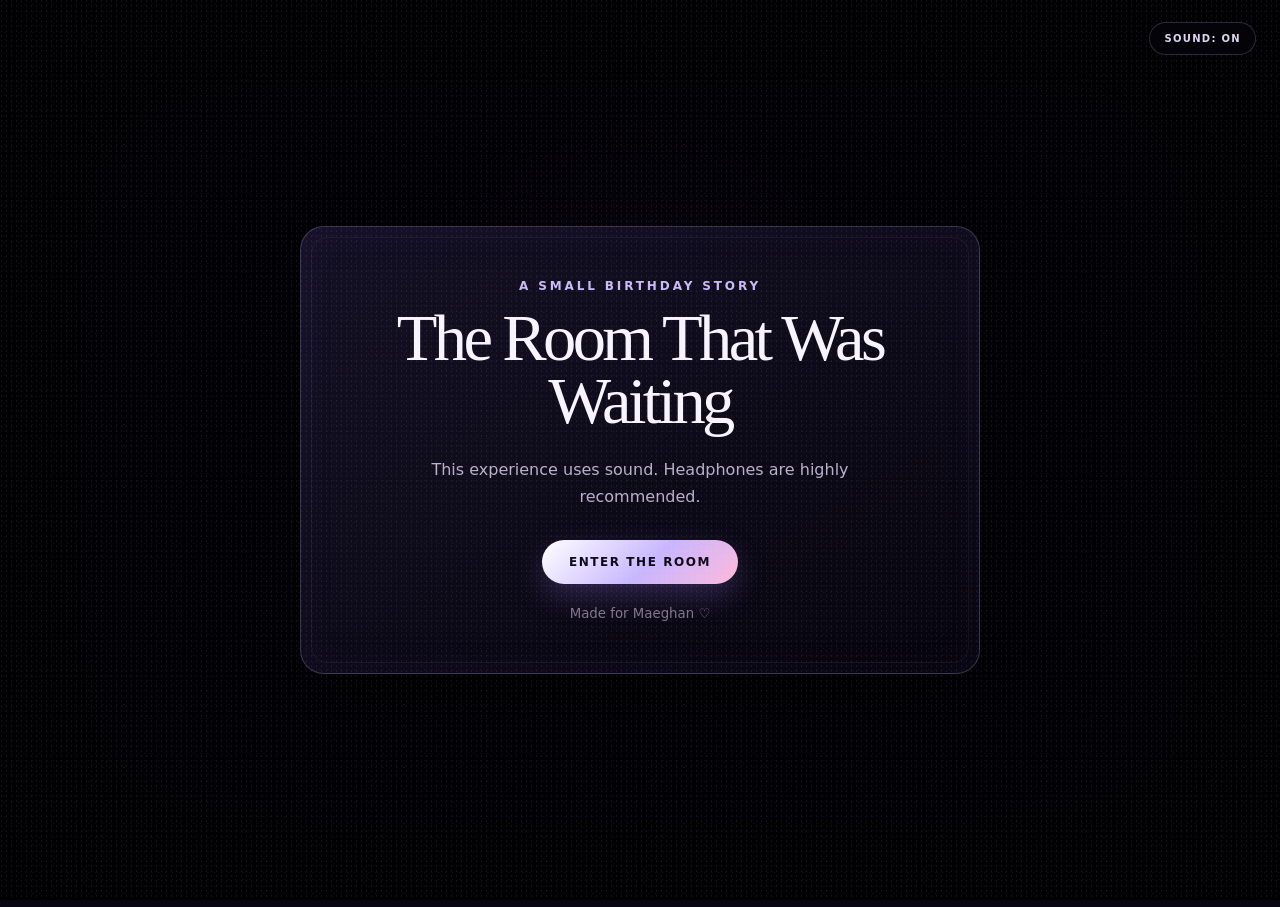
==== index.html @ bb1fd246 "first commit" ====
<!DOCTYPE html>
<html lang="en">
<head>
  <meta charset="UTF-8" />
  <meta name="viewport" content="width=device-width, initial-scale=1.0" />
  <meta name="theme-color" content="#090713" />
  <link rel="icon" type="image/svg+xml" href="assets/images/cake.svg" />
  <title>The Room That Was Waiting for Maeghan</title>
  <link rel="stylesheet" href="style/main.css?v=credits-2" />
</head>
<body>
  <noscript>This birthday game needs JavaScript enabled.</noscript>

  <div id="game" class="game-shell" aria-live="polite">
    <div class="grain" aria-hidden="true"></div>
    <div class="vignette" aria-hidden="true"></div>

    <button id="soundToggle" class="sound-toggle" type="button" aria-label="Toggle sound">SOUND: ON</button>

    <div id="inventory" class="inventory" hidden>
      <span class="inventory-label">INVENTORY</span>
      <div id="keySlot" class="inventory-slot" title="Old key">
        <img src="assets/images/key.svg" alt="Old key" />
      </div>
    </div>

    <main class="scene-stage">
      <section id="sceneStart" class="scene scene-start is-active">
        <div class="start-card">
          <p class="eyebrow">A small birthday story</p>
          <h1>The Room That Was Waiting</h1>
          <p>This experience uses sound. Headphones are highly recommended.</p>
          <button id="startGame" class="primary-button" type="button">ENTER THE ROOM</button>
          <small>Made for Maeghan ♡</small>
        </div>
      </section>

      <section id="sceneDark" class="scene scene-dark">
        <div class="dark-pulse" aria-hidden="true"></div>
        <button id="lightSwitchDark" class="light-switch hotspot hidden" type="button" aria-label="Turn on the light">
          <span class="bulb">💡</span>
          <span>TURN ON THE LIGHT</span>
        </button>
      </section>

      <section id="sceneBedroom" class="scene scene-bedroom">
        <div class="room-light"></div>
        <button id="bedroomDoor" class="door-hotspot hotspot hidden" type="button" aria-label="Open the bedroom door">
          <img src="assets/images/door.svg" alt="" />
          <span>OPEN DOOR</span>
        </button>
      </section>

      <section id="sceneHaunted" class="scene scene-haunted">
        <div class="haunted-flicker" aria-hidden="true"></div>
        <button id="returnRoom" class="primary-button scene-button hidden" type="button">GO BACK. NOW.</button>
      </section>

      <section id="sceneGiftRoom" class="scene scene-gift-room">
        <div class="room-light warm"></div>

        <!-- Radio rusak: klik untuk ambience -->
        <button
          id="radioItem"
          class="room-item radio-item"
          type="button"
          aria-label="Turn on the broken radio"
          aria-pressed="false"
        >
          <span class="item-glow"></span>

          <img
            src="assets/images/radio-broken.svg"
            alt="Broken radio"
          />

          <span class="item-label">RADIO</span>
        </button>

        <!-- Hotspot boneka di rak paling atas -->
        <a
          class="room-item doll-item"
          href="boneka.html"
          aria-label="Open doll surprise"
          target="_blank"
          rel="opener"
        >
          <span class="item-glow"></span>

          <!-- Disembunyikan lewat CSS karena sudah ada di bedroom2.png -->
          <img
            src="assets/images/doll.svg"
            alt="Doll"
          />

          <span class="item-label">DOLL</span>
        </a>

        <!-- Hotspot amplop di rak ketiga -->
        <a
          class="room-item envelope-item"
          href="envelope.html"
          aria-label="Open birthday letter"
          target="_blank"
          rel="opener"
        >
          <span class="item-glow"></span>

          <!-- Disembunyikan lewat CSS karena sudah ada di bedroom2.png -->
          <img
            src="assets/images/envelope.svg"
            alt="Envelope"
          />

          <span class="item-label">LETTER</span>
        </a>

        <!-- Hotspot kue di rak kedua -->
        <a
          class="room-item cake-item"
          href="cake.html"
          aria-label="Open cake surprise"
          target="_blank"
          rel="opener"
        >
          <span class="item-glow"></span>

          <!-- Disembunyikan lewat CSS karena sudah ada di bedroom2.png -->
          <img
            src="assets/images/cake.svg"
            alt="Birthday cake"
          />

          <span class="item-label">CAKE</span>
        </a>

        <!-- Kunci tetap memakai SVG karena bisa diambil -->
        <button
          id="keyItem"
          class="room-item key-item"
          type="button"
          aria-label="Pick up the old key"
        >
          <span class="item-glow"></span>

          <img
            src="assets/images/key.svg"
            alt="Old key"
          />

          <span class="item-label">OLD KEY</span>
        </button>

        <!-- Tombol menuju hallway -->
        <button
          id="giftDoor"
          class="door-hotspot hotspot gift-door"
          type="button"
          aria-label="Go to the hallway"
        >
          <img
            src="assets/images/door.svg"
            alt=""
          />

          <span>HALLWAY</span>
        </button>
      </section>

      <section id="sceneChase" class="scene scene-chase">
        <div id="chaseTimer" class="chase-timer hidden" aria-live="polite">
          <span>TIME LEFT</span>
          <strong id="chaseTimerValue">00:15</strong>
        </div>

        <div id="ghostReveal" class="ghost-reveal" aria-hidden="true">
          <img id="ghostImage" src="assets/images/ghost-woman.png" alt="A ghost woman behind you" />
        </div>

        <button id="lookBackButton" class="danger-button look-back hidden" type="button">LOOK BACK</button>

        <div id="unlockPanel" class="unlock-panel hidden">
          <p id="unlockInstruction" class="unlock-instruction">Quick! Hold the door!</p>
          <button id="holdDoor" class="hold-button" type="button" aria-keyshortcuts="Space">
            <span class="hold-ring" aria-hidden="true"></span>
            <span class="hold-content">
              <img src="assets/images/key.svg" alt="" />
              <strong>HOLD TO UNLOCK</strong>
              <small>Hold mouse or SPACE for 4 seconds</small>
            </span>
          </button>
          <div class="progress-track" aria-hidden="true">
            <div id="unlockProgress" class="progress-fill"></div>
          </div>
          <span id="progressNumber" class="progress-number">0%</span>
        </div>
      </section>

      <section id="sceneSafe" class="scene scene-safe">
        <div class="safe-door-shadow"></div>
        <button id="finalLight" class="light-switch hotspot hidden" type="button" aria-label="Turn on the final room light">
          <span class="bulb">💡</span>
          <span>TURN ON THE LIGHT</span>
        </button>
      </section>

      <section id="sceneFinal" class="scene scene-final">
        <img class="flag flag-left" src="assets/images/balloon-left.png" alt="" />
        <img class="flag flag-right" src="assets/images/balloon-right.png" alt="" />
        <div id="confettiLayer" class="confetti-layer" aria-hidden="true"></div>
        <div class="celebration-light" aria-hidden="true"></div>

        <div id="finalCard" class="final-card">
          <p class="eyebrow">THE FINAL ROOM</p>
          <h2>SURPRISE, MAEGHAN!</h2>
          <p class="roast">You really thought another ghost was waiting here, didn't you?</p>
          <p class="wish-copy">
            Happy Birthday. Thank you for being exactly who you are. I hope this year gives you
            more reasons to smile, more moments worth remembering, and people who always make you feel at home.
          </p>
          <p class="signature">This entire room was waiting for you. ♡</p>
          <div class="final-actions">
            <button id="continueFinal" class="secondary-button" type="button">CONTINUE</button>
          </div>
        </div>

        <div class="final-bed-gifts" role="img" aria-label="A doll, birthday cake, and letter resting on the bed">
          <img class="final-bed-gift final-bed-doll" src="assets/images/doll.svg" alt="" />
          <img class="final-bed-gift final-bed-cake" src="assets/images/cake.svg" alt="" />
          <img class="final-bed-gift final-bed-envelope" src="assets/images/envelope.svg" alt="" />
        </div>

        <div id="finalEnding" class="final-ending" aria-hidden="true">
          <h2>THE END</h2>

          <div class="final-credits">
            <p class="final-credit-line final-credit-author" style="--credit-delay: 1s;">
              Created by someone that you know hehe
            </p>
            <p class="final-credit-line final-credit-love" style="--credit-delay: 1.55s;">
              Created with love 💖.
            </p>
            <p class="final-credit-line" style="--credit-delay: 2.2s;">
              I hope you enjoy the story game haha.
            </p>
            <p class="final-credit-line final-credit-birthday" style="--credit-delay: 2.85s;">
              Happy sweet seventeen Maeghan!!!
            </p>
            <p class="final-credit-line" style="--credit-delay: 3.55s;">
              Enjoy your special day 😜.
            </p>
            <p class="final-credit-line final-credit-divider" style="--credit-delay: 4.2s;" aria-hidden="true">
              Cheer up and Have fun!!
            </p>
          </div>

          <button id="restartGame" class="secondary-button final-restart" type="button">PLAY AGAIN</button>
        </div>
      </section>
    </main>

    <div id="dialogueBox" class="dialogue-box hidden">
      <span id="speaker" class="speaker">ME</span>
      <p id="dialogueText" class="dialogue-text"></p>
      <span class="continue-hint">click to continue</span>
    </div>

    <div id="toast" class="toast" role="status"></div>

    <div id="gameOverModal" class="game-over-modal" hidden>
      <div class="game-over-card" role="alertdialog" aria-modal="true" aria-labelledby="gameOverTitle">
        <p class="eyebrow">SHE CAUGHT YOU</p>
        <h2 id="gameOverTitle">GAME OVER</h2>
        <p>You ran out of time. Do not let her get that close again.</p>
        <button id="gameOverRestart" class="danger-button" type="button">RESTART FROM THE BEGINNING</button>
      </div>
    </div>

    <div id="watchOverlay" class="watch-overlay" hidden>
      <button id="closeWatch" class="close-watch" type="button" aria-label="Close the final surprise">×</button>
      <iframe id="watchFrame" title="Birthday memory reel" loading="lazy"></iframe>
    </div>
  </div>

  <audio id="switchAudio" preload="auto" src="assets/audio/switch.mp3"></audio>
  <audio id="doorAudio" preload="auto" src="assets/audio/door.mp3"></audio>
  <audio id="hauntedAudio" preload="auto" loop src="assets/audio/haunted-bgm.mp3"></audio>
  <audio id="blastAudio" preload="auto" src="assets/audio/blast.mp3"></audio>
  <audio id="hummingAudio" preload="auto" loop src="assets/audio/humming.mp3"></audio>
  <audio id="footstepsAudio" preload="auto" loop src="assets/audio/footsteps.mp3"></audio>
  <audio id="aboutYouAudio" preload="auto" loop src="assets/audio/about-you.mp3"></audio>
  <audio id="radioAudio" preload="auto" loop src="assets/audio/broken-radio.mp3"></audio>
  <audio id="jumpscareAudio" preload="auto" src="assets/audio/jumpscare.mp3"></audio>

  <script src="script/game.js?v=final-ending-1"></script>
</body>
</html>
---- style/main.css ----
:root {
  --bg: #080611;
  --ink: #f8f4ff;
  --muted: #b9b0ca;
  --violet: #9275ff;
  --pink: #ff83bc;
  --danger: #d84a65;
  --panel: rgba(8, 7, 18, 0.84);
  --progress: 0deg;
}

* {
  box-sizing: border-box;
}

html,
body {
  width: 100%;
  min-width: 1024px;
  height: 100%;
  margin: 0;
  overflow: hidden;
  background: var(--bg);
  color: var(--ink);
  font-family: Inter, ui-sans-serif, system-ui, -apple-system, BlinkMacSystemFont, "Segoe UI", sans-serif;
}

button,
a {
  font: inherit;
}

button {
  color: inherit;
}

button:focus-visible,
a:focus-visible {
  outline: 3px solid #fff;
  outline-offset: 4px;
}

[hidden] {
  display: none !important;
}

.hidden {
  opacity: 0 !important;
  visibility: hidden !important;
  pointer-events: none !important;
}

.game-shell {
  position: relative;
  width: 100vw;
  height: 100vh;
  min-height: 620px;
  isolation: isolate;
  background: #07050e;
}

.grain,
.vignette {
  position: fixed;
  inset: 0;
  pointer-events: none;
  z-index: 90;
}

.grain {
  opacity: 0.08;
  mix-blend-mode: screen;
  background-image:
    radial-gradient(circle at 30% 20%, rgba(255,255,255,.85) 0 0.5px, transparent .8px),
    radial-gradient(circle at 70% 60%, rgba(255,255,255,.65) 0 0.5px, transparent .8px);
  background-size: 5px 5px, 7px 7px;
  animation: grainShift .22s steps(2) infinite;
}

.vignette {
  z-index: 80;
  box-shadow: inset 0 0 170px 65px rgba(0,0,0,.78);
}

@keyframes grainShift {
  0% { transform: translate(0,0); }
  25% { transform: translate(-1%,1%); }
  50% { transform: translate(1%,-1%); }
  75% { transform: translate(1%,1%); }
  100% { transform: translate(0,0); }
}

.scene-stage,
.scene {
  position: absolute;
  inset: 0;
}

.scene {
  opacity: 0;
  visibility: hidden;
  pointer-events: none;
  transform: scale(1.015);
  transition: opacity 1.15s ease, transform 1.35s ease, visibility 1.15s;
  overflow: hidden;
}

.scene.is-active {
  opacity: 1;
  visibility: visible;
  pointer-events: auto;
  transform: scale(1);
}

.scene-start,
.scene-dark,
.scene-safe {
  display: grid;
  place-items: center;
  background:
    radial-gradient(circle at 50% 38%, rgba(75, 55, 105, .13), transparent 28%),
    #030207;
}

.start-card {
  position: relative;
  z-index: 2;
  width: min(680px, 64vw);
  padding: 52px 58px;
  text-align: center;
  background: linear-gradient(150deg, rgba(22, 18, 40, .92), rgba(7, 5, 14, .95));
  border: 1px solid rgba(210, 197, 255, .24);
  box-shadow: 0 30px 100px rgba(0,0,0,.65), inset 0 0 40px rgba(153, 124, 255, .06);
  border-radius: 24px;
}

.start-card::before {
  content: "";
  position: absolute;
  inset: 10px;
  border: 1px solid rgba(255,255,255,.05);
  border-radius: 16px;
  pointer-events: none;
}

.eyebrow {
  margin: 0 0 14px;
  color: #c8bcf7;
  font-size: 12px;
  font-weight: 800;
  letter-spacing: .24em;
  text-transform: uppercase;
}

.start-card h1 {
  margin: 0;
  font-family: Georgia, "Times New Roman", serif;
  font-size: clamp(48px, 5.2vw, 84px);
  line-height: .94;
  font-weight: 500;
  letter-spacing: -.055em;
}

.start-card p:not(.eyebrow) {
  width: 76%;
  margin: 25px auto 30px;
  color: var(--muted);
  line-height: 1.65;
}

.start-card small {
  display: block;
  margin-top: 22px;
  color: #7f768e;
}

.primary-button,
.secondary-button,
.danger-button {
  border: 0;
  border-radius: 999px;
  padding: 15px 27px;
  cursor: pointer;
  font-size: 12px;
  font-weight: 900;
  letter-spacing: .13em;
  text-transform: uppercase;
  transition: transform .2s ease, filter .2s ease, box-shadow .2s ease;
}

.primary-button {
  color: #0d0a17;
  background: linear-gradient(135deg, #fff, #c7b6ff 55%, #ffb8da);
  box-shadow: 0 12px 30px rgba(159, 126, 255, .24);
}

.secondary-button {
  color: #f7f1ff;
  background: rgba(255,255,255,.08);
  border: 1px solid rgba(255,255,255,.16);
}

.danger-button {
  color: #fff;
  background: rgba(104, 15, 35, .82);
  border: 1px solid rgba(255, 120, 145, .62);
  box-shadow: 0 0 30px rgba(210, 50, 80, .28);
}

.primary-button:hover,
.secondary-button:hover,
.danger-button:hover {
  transform: translateY(-2px) scale(1.02);
  filter: brightness(1.08);
}

.primary-button:active,
.secondary-button:active,
.danger-button:active {
  transform: translateY(1px) scale(.98);
}

.sound-toggle {
  position: fixed;
  top: 22px;
  right: 24px;
  z-index: 120;
  padding: 10px 14px;
  color: #ddd6ee;
  background: rgba(6,5,13,.72);
  border: 1px solid rgba(255,255,255,.16);
  border-radius: 999px;
  font-size: 10px;
  font-weight: 900;
  letter-spacing: .13em;
  cursor: pointer;
  backdrop-filter: blur(10px);
}

.inventory {
  position: fixed;
  top: 20px;
  left: 24px;
  z-index: 120;
  display: flex;
  align-items: center;
  gap: 10px;
  padding: 8px 10px 8px 13px;
  background: rgba(7,6,15,.78);
  border: 1px solid rgba(255,255,255,.15);
  border-radius: 14px;
  backdrop-filter: blur(12px);
}

.inventory-label {
  color: #a79db7;
  font-size: 9px;
  font-weight: 900;
  letter-spacing: .15em;
}

.inventory-slot {
  display: grid;
  place-items: center;
  width: 48px;
  height: 38px;
  border-radius: 9px;
  background: rgba(255,255,255,.06);
  border: 1px solid rgba(255,255,255,.08);
}

.inventory-slot img {
  width: 41px;
  filter: drop-shadow(0 0 8px rgba(255, 215, 112, .45));
}

.dark-pulse {
  width: 60vw;
  height: 60vw;
  border-radius: 50%;
  background: radial-gradient(circle, rgba(111, 81, 151, .08), transparent 62%);
  animation: darkPulse 4s ease-in-out infinite;
}

@keyframes darkPulse {
  50% { transform: scale(1.08); opacity: .55; }
}

.hotspot {
  position: absolute;
  z-index: 15;
  cursor: pointer;
  border: 0;
  transition: opacity .6s ease, transform .25s ease, filter .25s ease;
}

.light-switch {
  left: 50%;
  bottom: 15%;
  transform: translateX(-50%);
  display: flex;
  align-items: center;
  gap: 12px;
  padding: 13px 22px;
  color: #f4eaff;
  background: rgba(17, 13, 28, .82);
  border: 1px solid rgba(255,255,255,.16);
  border-radius: 999px;
  box-shadow: 0 0 45px rgba(179, 147, 255, .12);
  font-size: 11px;
  font-weight: 900;
  letter-spacing: .11em;
}

.light-switch:hover {
  transform: translateX(-50%) scale(1.04);
}

.bulb {
  font-size: 26px;
  filter: drop-shadow(0 0 13px #ffe78a);
  animation: bulbPulse 1.7s ease-in-out infinite;
}

@keyframes bulbPulse {
  50% { transform: scale(1.12); filter: drop-shadow(0 0 24px #fff2a6); }
}

/* =========================================================
   BEDROOM BACKGROUNDS
   ========================================================= */

/* Kamar pertama: rak masih kosong */
.scene-bedroom {
  background:
    #17113c
    url("../assets/images/bedroom1.png")
    center center / cover no-repeat;
}

/* Kamar kedua: boneka, amplop, dan kue sudah muncul */
.scene-gift-room {
  background:
    #17113c
    url("../assets/images/bedroom2.png")
    center center / cover no-repeat;
}

/* Lapisan gelap tipis agar dialog dan hotspot lebih terlihat */
.scene-bedroom::after,
.scene-gift-room::after {
  content: "";
  position: absolute;
  inset: 0;
  z-index: 1;
  pointer-events: none;
  background:
    linear-gradient(
      to top,
      rgba(4, 3, 10, 0.28),
      transparent 45%
    );
}

/* Cahaya kamar */
.room-light {
  position: absolute;
  inset: 0;
  z-index: 2;
  pointer-events: none;
  background:
    radial-gradient(
      circle at 74% 53%,
      rgba(255, 190, 122, 0.18),
      transparent 24%
    );
}

/* Cahaya sedikit lebih hangat setelah barang muncul */
.room-light.warm {
  background:
    radial-gradient(
      circle at 74% 51%,
      rgba(255, 164, 120, 0.22),
      transparent 26%
    ),
    radial-gradient(
      circle at 61% 39%,
      rgba(172, 135, 255, 0.12),
      transparent 23%
    );
}

.scene-bedroom::after,
.scene-gift-room::after {
  content: "";
  position: absolute;
  inset: 0;
  background: linear-gradient(to top, rgba(4,3,10,.28), transparent 45%);
  pointer-events: none;
}

.room-light {
  position: absolute;
  inset: 0;
  background: radial-gradient(circle at 74% 53%, rgba(255, 190, 122, .18), transparent 24%);
  pointer-events: none;
}

.room-light.warm {
  background:
    radial-gradient(circle at 72% 51%, rgba(255, 164, 120, .25), transparent 28%),
    radial-gradient(circle at 45% 60%, rgba(172, 135, 255, .15), transparent 36%);
}

.door-hotspot {
  right: 2.4vw;
  top: 37%;
  display: flex;
  flex-direction: column;
  align-items: center;
  gap: 7px;
  color: #fff;
  background: transparent;
  text-shadow: 0 2px 8px #000;
  font-size: 10px;
  font-weight: 900;
  letter-spacing: .14em;
}

.door-hotspot img {
  width: clamp(55px, 5vw, 86px);
  filter: drop-shadow(0 0 13px rgba(190, 167, 255, .55));
}

.door-hotspot:hover {
  transform: scale(1.08);
  filter: brightness(1.18);
}

.scene-haunted {
  background: #071020 url("../assets/images/hallway-haunted.png") center center / cover no-repeat;
}

.scene-haunted::before {
  content: "";
  position: absolute;
  inset: 0;
  background: rgba(5, 7, 17, .18);
  animation: hauntedBreath 3.8s ease-in-out infinite;
}

.haunted-flicker {
  position: absolute;
  inset: 0;
  background: rgba(94, 125, 255, .08);
  mix-blend-mode: screen;
  animation: flicker 4.8s infinite;
}

@keyframes hauntedBreath {
  50% { background: rgba(4, 5, 15, .34); }
}

@keyframes flicker {
  0%, 91%, 94%, 100% { opacity: .12; }
  92% { opacity: .7; }
  93% { opacity: 0; }
  97% { opacity: .45; }
}

.scene-button {
  position: absolute;
  left: 50%;
  bottom: 10%;
  transform: translateX(-50%);
  z-index: 12;
}

.scene-button:hover {
  transform: translateX(-50%) translateY(-2px) scale(1.02);
}

/* =========================================================
   CLICKABLE GIFT ROOM ITEMS
   ========================================================= */

.room-item {
  position: absolute;
  z-index: 14;

  display: flex;
  flex-direction: column;
  align-items: center;
  justify-content: center;

  padding: 0;
  border: 0;
  color: #ffffff;
  background: transparent;
  text-decoration: none;
  cursor: pointer;

  transform-origin: center;
  transition:
    transform 0.22s ease,
    filter 0.22s ease,
    background 0.22s ease,
    opacity 0.5s ease;
}

/* =========================================================
   GAMBAR HADIAH YANG MENIMPA BENDA DI BACKGROUND
   ========================================================= */

.doll-item > img,
.envelope-item > img,
.cake-item > img {
  position: relative;
  z-index: 3;

  display: block;
  width: 100%;
  height: 100%;
  object-fit: contain;

  pointer-events: none;
  user-select: none;

  filter:
    brightness(1.15)
    contrast(1.08)
    drop-shadow(0 5px 7px rgba(0, 0, 0, 0.65))
    drop-shadow(0 0 8px rgba(211, 178, 255, 0.35));

  transition:
    transform 0.22s ease,
    filter 0.22s ease;
}

/* Efek saat mouse diarahkan */
.doll-item:hover > img,
.envelope-item:hover > img,
.cake-item:hover > img {
  transform: translateY(-5px) scale(1.08);

  filter:
    brightness(1.3)
    contrast(1.12)
    drop-shadow(0 8px 10px rgba(0, 0, 0, 0.7))
    drop-shadow(0 0 14px rgba(222, 193, 255, 0.9));
}

/* Cahaya hotspot */
.item-glow {
  position: absolute;
  inset: 8%;
  border-radius: 18px;
  pointer-events: none;

  background:
    radial-gradient(
      ellipse at center,
      rgba(211, 183, 255, 0.36),
      transparent 68%
    );

  filter: blur(10px);
  opacity: 0;
  transition: opacity 0.22s ease;
}

/* Tulisan item hanya terlihat saat hover */
.item-label {
  position: absolute;
  left: 50%;
  bottom: -28px;
  z-index: 3;

  padding: 6px 10px;
  border: 1px solid rgba(255, 255, 255, 0.18);
  border-radius: 999px;

  color: #f8f4ff;
  background: rgba(6, 5, 12, 0.82);

  font-size: 9px;
  font-weight: 900;
  letter-spacing: 0.12em;
  white-space: nowrap;

  opacity: 0;
  transform: translate(-50%, 7px);
  transition:
    opacity 0.22s ease,
    transform 0.22s ease;

  pointer-events: none;
}

/* Efek ketika mouse berada di atas benda */
.room-item:hover {
  transform: translateY(-3px) scale(1.04);

  background:
    radial-gradient(
      ellipse at center,
      rgba(187, 151, 255, 0.16),
      transparent 70%
    );

  filter:
    brightness(1.13)
    drop-shadow(0 0 12px rgba(203, 174, 255, 0.55));
}

.room-item:hover .item-glow {
  opacity: 1;
}

.room-item:hover .item-label {
  opacity: 1;
  transform: translate(-50%, 0);
}

/* =========================================================
   POSISI HOTSPOT DI RAK BEDROOM2.PNG
   ========================================================= */

/* Boneka pada rak paling atas */
.doll-item {
  left: 54%;
  top: 14%;

  width: 9.2%;
  height: 14.5%;
}

/* Kue pada rak kedua */
.cake-item {
  left: 55.5%;
  top: 31.8%;

  width: 7.6%;
  height: 10.5%;
}

/* Amplop pada rak ketiga */
.envelope-item {
  left: 55.2%;
  top: 46.2%;

  width: 8.1%;
  height: 9.2%;
}

/* Radio rusak untuk ambience */
.radio-item {
  left: 22.4%;
  top: 55%;

  width: 9.6%;
  height: 8.8%;
}

.radio-item > img {
  position: relative;
  z-index: 3;

  display: block;
  width: 100%;
  height: 100%;
  object-fit: contain;

  pointer-events: none;
  user-select: none;

  filter:
    brightness(1.08)
    contrast(1.08)
    drop-shadow(0 7px 9px rgba(0, 0, 0, 0.64))
    drop-shadow(0 0 8px rgba(172, 135, 255, 0.28));

  transition:
    transform 0.22s ease,
    filter 0.22s ease;
}

.radio-item:hover > img,
.radio-item.is-playing > img {
  filter:
    brightness(1.26)
    contrast(1.16)
    drop-shadow(0 9px 11px rgba(0, 0, 0, 0.68))
    drop-shadow(0 0 16px rgba(255, 205, 128, 0.58));
}

.radio-item.is-playing > img {
  animation: radioBrokenShake 0.18s steps(2) infinite;
}

.radio-item.is-playing .item-glow {
  opacity: 0.9;
  background:
    radial-gradient(
      ellipse,
      rgba(255, 204, 120, 0.44),
      transparent 68%
    );
}

@keyframes radioBrokenShake {
  0% {
    transform: translate(0, 0) rotate(-0.7deg);
  }

  50% {
    transform: translate(1px, -1px) rotate(0.9deg);
  }

  100% {
    transform: translate(-1px, 1px) rotate(-0.4deg);
  }
}

/* =========================================================
   KUNCI
   ========================================================= */

/*
  Kunci masih memakai gambar SVG karena harus bisa diambil.
  Posisi saat ini berada di atas karpet besar.
*/
.key-item {
  right: 14%;
  top: 30%;

  width: clamp(90px, 7.5vw, 10px);
  height: clamp(55px, 5vw, 85px);
}

/* Gambar SVG kunci tetap diperlihatkan */
.key-item > img {
  position: relative;
  z-index: 2;

  display: block;
  width: 100%;
  height: 100%;
  object-fit: contain;

  pointer-events: none;

  filter:
    drop-shadow(0 8px 10px rgba(0, 0, 0, 0.55))
    drop-shadow(0 0 11px rgba(255, 215, 112, 0.45));
}

/* Cahaya khusus kunci */
.key-item .item-glow {
  inset: 20% 5%;
  opacity: 0.45;

  background:
    radial-gradient(
      ellipse,
      rgba(255, 215, 112, 0.68),
      transparent 68%
    );

  animation: keyGlow 1.8s ease-in-out infinite;
}

@keyframes keyGlow {
  0%,
  100% {
    opacity: 0.3;
    transform: scale(0.9);
  }

  50% {
    opacity: 0.8;
    transform: scale(1.12);
  }
}

/* Animasi kunci setelah diambil */
.key-item.is-collected {
  opacity: 0;
  transform:
    translateY(-100px)
    scale(0.25)
    rotate(-18deg);

  pointer-events: none;
}

.gift-door {
  opacity: 1;
  visibility: visible;
}

.scene-chase {
  background:
    linear-gradient(rgba(3, 5, 12, .08), rgba(2, 3, 9, .2)),
    url("../assets/images/no-ghost-hallway.png") center / cover no-repeat,
    #060711;
}

.scene-chase::before,
.scene-chase::after {
  content: "";
  position: absolute;
  inset: 0;
  z-index: 0;
  pointer-events: none;
  opacity: 0;
}

.scene-chase::before {
  background:
    linear-gradient(rgba(3, 5, 12, .08), rgba(2, 3, 9, .2)),
    url("../assets/images/final-door-hallway.png") center / cover no-repeat;
  transition: opacity .48s ease;
}

.scene-chase::after {
  background:
    linear-gradient(rgba(3, 5, 12, .1), rgba(2, 3, 9, .24)),
    url("../assets/images/lookback-hallway.png") center / cover no-repeat;
  transition: opacity .28s ease;
}

.scene-chase.is-final-door::before {
  opacity: 1;
}

.scene-chase.is-looking-back::after {
  opacity: 1;
}

.scene-chase.is-panicking,
.scene-chase.is-jumpscare {
  animation: cameraShake .16s linear infinite;
}

@keyframes cameraShake {
  0%,100% { transform: translate(0,0) scale(1.004); }
  25% { transform: translate(-2px,1px) scale(1.006); }
  50% { transform: translate(2px,-1px) scale(1.004); }
  75% { transform: translate(-1px,-2px) scale(1.007); }
}

.ghost-reveal {
  position: absolute;
  inset: 0;
  z-index: 9;
  overflow: hidden;
  pointer-events: none;
  opacity: 0;
  visibility: hidden;
  background:
    radial-gradient(circle at 50% 52%, rgba(114, 137, 181, .08), transparent 34%),
    linear-gradient(rgba(3, 3, 8, .08), rgba(4, 4, 10, .3));
  transition: opacity .22s ease, visibility .22s;
}

.ghost-reveal.is-visible {
  opacity: 1;
  visibility: visible;
}

.ghost-reveal img {
  position: absolute;
  left: 50%;
  top: 50%;
  width: min(56vw, 850px);
  height: auto;
  transform: translate(-50%, -50%) scale(.22);
  transform-origin: center;
  opacity: .42;
  filter: drop-shadow(0 0 16px rgba(164, 198, 255, .28)) brightness(.72) contrast(1.12);
}

.ghost-reveal.is-approaching img {
  animation: ghostApproach 15s linear forwards;
}

@keyframes ghostApproach {
  0% {
    transform: translate(-50%, -50%) scale(.22);
    opacity: .38;
  }
  60% {
    transform: translate(-50%, -30%) scale(.66);
    opacity: .68;
  }
  100% {
    transform: translate(-50%, -10%) scale(1.36);
    opacity: .98;
    filter: drop-shadow(0 0 28px rgba(201, 220, 255, .46)) brightness(.84) contrast(1.18);
  }
}

.ghost-reveal.is-jumpscare {
  background: radial-gradient(circle, rgba(83, 0, 15, .18), rgba(0, 0, 0, .68));
  transition: none;
}

.ghost-reveal.is-jumpscare img {
  top: auto;
  bottom: 1%;
  width: min(94vw, 1200px);
  opacity: 1;
  filter: contrast(1.28) brightness(.8) drop-shadow(0 0 38px rgba(190, 214, 255, .52));
  animation: jumpscareAttack 5s linear forwards;
}

@keyframes jumpscareAttack {
  0% { transform: translateX(-50%) scale(.72); }
  5% { transform: translateX(-51%) translateY(1%) scale(1.08) rotate(-.5deg); }
  10% { transform: translateX(-49%) translateY(-1%) scale(1.16) rotate(.5deg); }
  35% { transform: translateX(-50.5%) translateY(1%) scale(1.23); }
  60% { transform: translateX(-49.5%) translateY(-1%) scale(1.3); }
  100% { transform: translateX(-50%) translateY(3%) scale(1.42); }
}

.chase-timer {
  position: absolute;
  z-index: 18;
  top: 72px;
  right: 24px;
  min-width: 112px;
  padding: 10px 14px 11px;
  color: #e9edf8;
  background: rgba(4, 6, 14, .82);
  border: 1px solid rgba(180, 202, 255, .24);
  border-radius: 12px;
  box-shadow: 0 14px 42px rgba(0, 0, 0, .5);
  text-align: right;
  backdrop-filter: blur(9px);
  transition: color .2s ease, border-color .2s ease, box-shadow .2s ease;
}

.chase-timer span {
  display: block;
  margin-bottom: 2px;
  color: #9ca8c1;
  font-size: 9px;
  font-weight: 900;
  letter-spacing: .16em;
}

.chase-timer strong {
  font-family: "Courier New", monospace;
  font-size: 25px;
  letter-spacing: .04em;
}

.chase-timer.is-danger {
  color: #ff8095;
  border-color: rgba(255, 65, 94, .72);
  box-shadow: 0 0 26px rgba(210, 20, 50, .36);
  animation: timerPulse .5s ease-in-out infinite alternate;
}

@keyframes timerPulse {
  to { transform: scale(1.05); }
}

.look-back {
  position: absolute;
  left: 50%;
  bottom: 12%;
  z-index: 16;
  transform: translateX(-50%);
}

.look-back:hover {
  transform: translateX(-50%) translateY(-2px) scale(1.02);
}

.unlock-panel {
  position: absolute;
  z-index: 15;
  left: 50%;
  top: 51%;
  width: min(410px, 34vw);
  transform: translate(-50%, -50%);
  display: flex;
  flex-direction: column;
  align-items: center;
  padding: 28px 28px 24px;
  background: rgba(6, 6, 14, .76);
  border: 1px solid rgba(255,255,255,.16);
  border-radius: 25px;
  box-shadow: 0 25px 80px rgba(0,0,0,.7), inset 0 0 40px rgba(112, 116, 167, .08);
  backdrop-filter: blur(8px);
}

.unlock-instruction {
  min-height: 25px;
  margin: 0 0 16px;
  color: #fff;
  font-size: 17px;
  font-weight: 850;
  letter-spacing: .01em;
}

.hold-button {
  position: relative;
  display: grid;
  place-items: center;
  width: 190px;
  height: 190px;
  padding: 0;
  border: 0;
  border-radius: 50%;
  color: #f7f2ff;
  background: transparent;
  cursor: pointer;
  touch-action: none;
  user-select: none;
}

.hold-button::before {
  content: "";
  position: absolute;
  inset: 12px;
  border-radius: 50%;
  background: radial-gradient(circle at 40% 30%, #2d2b44, #0b0a15 68%);
  border: 1px solid rgba(255,255,255,.18);
  box-shadow: inset 0 0 26px rgba(0,0,0,.55), 0 0 30px rgba(121,105,183,.16);
}

.hold-ring {
  position: absolute;
  inset: 0;
  border-radius: 50%;
  background: conic-gradient(#e4d6ff var(--progress), rgba(255,255,255,.09) var(--progress));
  -webkit-mask: radial-gradient(circle, transparent 0 78px, #000 79px);
  mask: radial-gradient(circle, transparent 0 78px, #000 79px);
}

.hold-content {
  position: relative;
  z-index: 2;
  display: flex;
  flex-direction: column;
  align-items: center;
  gap: 5px;
  pointer-events: none;
}

.hold-content img {
  width: 75px;
  margin-bottom: 3px;
  filter: drop-shadow(0 0 10px rgba(255,214,112,.34));
}

.hold-content strong {
  font-size: 11px;
  letter-spacing: .12em;
}

.hold-content small {
  color: #948ca4;
  font-size: 9px;
}

.hold-button.is-holding {
  transform: scale(.97);
}

.progress-track {
  width: 100%;
  height: 6px;
  margin-top: 18px;
  overflow: hidden;
  border-radius: 999px;
  background: rgba(255,255,255,.09);
}

.progress-fill {
  width: 0;
  height: 100%;
  border-radius: inherit;
  background: linear-gradient(90deg, #7f65db, #e7d6ff, #ff94c6);
  transition: width .06s linear;
}

.progress-number {
  margin-top: 8px;
  color: #a99fb9;
  font-size: 10px;
  font-weight: 900;
  letter-spacing: .1em;
}

.game-over-modal {
  position: fixed;
  inset: 0;
  z-index: 210;
  display: grid;
  place-items: center;
  padding: 24px;
  background:
    radial-gradient(circle at center, rgba(116, 9, 28, .22), transparent 42%),
    rgba(1, 2, 7, .92);
  backdrop-filter: blur(10px);
}

.game-over-card {
  width: min(520px, 78vw);
  padding: 42px 46px;
  color: #eee9f2;
  background: linear-gradient(145deg, rgba(20, 9, 16, .98), rgba(5, 6, 13, .98));
  border: 1px solid rgba(255, 73, 99, .38);
  border-radius: 20px;
  box-shadow: 0 28px 90px rgba(0, 0, 0, .78), 0 0 48px rgba(158, 14, 39, .16);
  text-align: center;
  animation: gameOverReveal .55s cubic-bezier(.18, .88, .24, 1.15) both;
}

.game-over-card h2 {
  margin: 6px 0 13px;
  color: #ff637d;
  font-family: Georgia, serif;
  font-size: clamp(42px, 6vw, 76px);
  letter-spacing: .08em;
  text-shadow: 0 0 24px rgba(255, 35, 71, .32);
}

.game-over-card > p:not(.eyebrow) {
  margin: 0 auto 28px;
  max-width: 390px;
  color: #bdb4c0;
  line-height: 1.65;
}

@keyframes gameOverReveal {
  from { opacity: 0; transform: translateY(22px) scale(.94); }
  to { opacity: 1; transform: translateY(0) scale(1); }
}

.safe-door-shadow {
  position: absolute;
  left: 50%;
  top: -15%;
  width: 40%;
  height: 130%;
  transform: translateX(-50%);
  background: linear-gradient(90deg, transparent, rgba(62,58,82,.12), transparent);
}

.scene-final {
  display: grid;
  place-items: center;
  background:
    linear-gradient(rgba(24, 10, 34, .18), rgba(11, 6, 20, .32)),
    url("../assets/images/final-room.png") center / cover no-repeat,
    #120a1c;
}

.scene-final::before {
  content: "";
  position: absolute;
  inset: 0;
  background:
    linear-gradient(rgba(47, 21, 76, .22), rgba(36, 10, 48, .32)),
    radial-gradient(circle at 50% 45%, rgba(255, 210, 225, .35), transparent 31%);
  backdrop-filter: brightness(1.1) saturate(1.25);
}

.celebration-light {
  position: absolute;
  inset: 0;
  background:
    radial-gradient(circle at 50% 15%, rgba(255,242,199,.42), transparent 20%),
    radial-gradient(circle at 30% 50%, rgba(255,139,190,.18), transparent 30%),
    radial-gradient(circle at 70% 50%, rgba(145,118,255,.18), transparent 30%);
  mix-blend-mode: screen;
  animation: celebrationGlow 4s ease-in-out infinite;
}

@keyframes celebrationGlow {
  50% { opacity: .65; }
}

.flag {
  position: absolute;
  z-index: 2;
  top: 4%;
  width: 31vw;
  max-width: 520px;
  animation: balloonFloat 4.2s ease-in-out infinite;
}

.flag-left { left: -2%; }
.flag-right { right: -2%; animation-delay: -2s; }

@keyframes balloonFloat {
  50% { transform: translateY(-12px) rotate(1deg); }
}

.final-card {
  --final-card-scale: 1;
  position: relative;
  z-index: 5;
  width: min(760px, 62vw);
  padding: 42px 55px 38px;
  text-align: center;
  background: rgba(15, 10, 26, .79);
  border: 1px solid rgba(255,255,255,.23);
  border-radius: 28px;
  box-shadow: 0 35px 100px rgba(0,0,0,.58), inset 0 0 45px rgba(255,255,255,.04);
  backdrop-filter: blur(12px);
  animation: finalCardIn 1.15s cubic-bezier(.2,.8,.2,1) both;
}

@keyframes finalCardIn {
  from {
    opacity: 0;
    transform: translateY(35px) scale(calc(var(--final-card-scale) * .94));
  }
  to {
    opacity: 1;
    transform: scale(var(--final-card-scale));
  }
}

.final-card h2 {
  margin: 0;
  color: #fff8fb;
  font-family: Georgia, "Times New Roman", serif;
  font-size: clamp(46px, 5.4vw, 82px);
  font-weight: 500;
  letter-spacing: -.055em;
  line-height: .95;
  text-shadow: 0 0 35px rgba(255,142,197,.42);
}

.roast {
  margin: 20px 0 15px;
  color: #ffcfdf;
  font-weight: 750;
}

.wish-copy {
  max-width: 620px;
  margin: 0 auto;
  color: #e4dceb;
  font-size: 15px;
  line-height: 1.8;
}

.signature {
  margin: 18px 0 0;
  color: #d1c3f6;
  font-family: Georgia, serif;
  font-size: 18px;
  font-style: italic;
}

.final-actions {
  display: flex;
  justify-content: center;
  gap: 12px;
  margin-top: 27px;
}

.scene-final.is-ended .final-card {
  pointer-events: none;
  animation: finalCardOut .6s cubic-bezier(.4, 0, .2, 1) forwards;
}

@keyframes finalCardOut {
  from {
    opacity: 1;
    transform: scale(var(--final-card-scale));
    filter: blur(0);
  }
  to {
    opacity: 0;
    transform: translateY(-24px) scale(calc(var(--final-card-scale) * .96));
    filter: blur(7px);
  }
}

.final-bed-gifts {
  position: absolute;
  inset: 0;
  z-index: 3;
  pointer-events: none;
}

.final-bed-gift {
  position: absolute;
  height: auto;
  transform-origin: center bottom;
  filter:
    brightness(1.06)
    saturate(.94)
    drop-shadow(0 12px 12px rgba(66, 29, 30, .38));
  animation: bedGiftRest 4s ease-in-out infinite;
}

.final-bed-doll {
  --gift-rotation: -3deg;
  left: 70.5%;
  top: 48.5%;
  width: min(9vw, 155px);
}

.final-bed-cake {
  --gift-rotation: -4deg;
  left: 60.5%;
  top: 65%;
  width: min(12vw, 205px);
  animation-delay: -1.3s;
}

.final-bed-envelope {
  --gift-rotation: 8deg;
  left: 81%;
  top: 65%;
  width: min(8.5vw, 145px);
  animation-delay: -2.6s;
}

@keyframes bedGiftRest {
  0%,
  100% {
    transform: translateY(0) rotate(var(--gift-rotation));
  }
  50% {
    transform: translateY(-4px) rotate(var(--gift-rotation));
  }
}

.final-ending {
  position: absolute;
  inset: 0;
  z-index: 8;
  pointer-events: none;
}

.final-ending h2 {
  position: absolute;
  top: clamp(28px, 6vh, 68px);
  left: 50%;
  margin: 0;
  color: #fff8f5;
  font-family: Georgia, "Times New Roman", serif;
  font-size: clamp(48px, 6.5vw, 108px);
  font-weight: 500;
  letter-spacing: .09em;
  line-height: 1;
  text-shadow:
    0 3px 0 rgba(112, 53, 60, .28),
    0 0 32px rgba(255, 229, 213, .7);
  opacity: 0;
  transform: translate(-50%, -20px);
}

.final-credits {
  position: absolute;
  left: 43%;
  top: 49%;
  width: min(540px, 47vw);
  transform: translate(-50%, -50%);
  display: grid;
  justify-items: center;
  gap: 9px;
  color: #fff8f5;
  text-align: center;
  text-shadow:
    0 2px 8px rgba(63, 24, 39, .9),
    0 0 20px rgba(255, 219, 220, .34);
}

.final-credit-line {
  margin: 0;
  font-size: clamp(15px, 1.25vw, 20px);
  font-weight: 650;
  line-height: 1.45;
  opacity: 0;
  filter: blur(5px);
  transform: translateY(14px);
}

.final-credit-author {
  font-family: Georgia, "Times New Roman", serif;
  font-size: clamp(20px, 1.75vw, 28px);
  font-weight: 700;
}

.final-credit-love {
  color: #ffd6e1;
  font-family: Georgia, "Times New Roman", serif;
  font-style: italic;
}

.final-credit-birthday {
  margin-top: 5px;
  color: #ffe7b8;
  font-size: clamp(19px, 1.6vw, 26px);
  font-weight: 850;
}

.final-credit-divider {
  color: rgba(255, 237, 229, .72);
  font-size: 15px;
  letter-spacing: .2em;
}

.final-restart {
  position: absolute;
  left: 50%;
  bottom: clamp(28px, 6vh, 62px);
  min-width: 170px;
  color: #321f2b;
  background: rgba(255, 242, 232, .9);
  border-color: rgba(255,255,255,.75);
  box-shadow: 0 14px 42px rgba(79, 35, 47, .28);
  opacity: 0;
  pointer-events: none;
  transform: translate(-50%, 20px);
}

.scene-final.is-ended .final-ending h2 {
  animation: finalTitleIn .9s .3s cubic-bezier(.2, .8, .2, 1) forwards;
}

.scene-final.is-ended .final-restart {
  pointer-events: auto;
  animation: finalRestartIn .7s .75s cubic-bezier(.2, .8, .2, 1) forwards;
}

.scene-final.is-ended .final-credit-line {
  animation: finalCreditIn .72s var(--credit-delay) cubic-bezier(.2, .8, .2, 1) forwards;
}

.scene-final.is-ended .final-credits {
  animation: finalCreditsOut .8s 15s ease forwards;
}

@keyframes finalTitleIn {
  to {
    opacity: 1;
    transform: translate(-50%, 0);
  }
}

@keyframes finalCreditsOut {
  to {
    opacity: 0;
    visibility: hidden;
    transform: translate(-50%, -54%);
  }
}

@keyframes finalCreditIn {
  to {
    opacity: 1;
    filter: blur(0);
    transform: translateY(0);
  }
}

@keyframes finalRestartIn {
  to {
    opacity: 1;
    transform: translate(-50%, 0);
  }
}

.confetti-layer {
  position: absolute;
  inset: 0;
  z-index: 4;
  pointer-events: none;
  overflow: hidden;
}

.confetti-piece {
  position: absolute;
  top: -12%;
  width: 8px;
  height: 16px;
  border-radius: 2px;
  background: hsl(var(--hue) 85% 72%);
  opacity: .95;
  animation: confettiFall var(--duration) linear var(--delay) infinite;
}

@keyframes confettiFall {
  0% { transform: translate3d(0,-15vh,0) rotate(0deg); }
  100% { transform: translate3d(var(--drift),118vh,0) rotate(900deg); }
}

.dialogue-box {
  position: fixed;
  z-index: 100;
  left: 50%;
  bottom: 28px;
  width: min(850px, 72vw);
  min-height: 108px;
  transform: translateX(-50%);
  padding: 22px 28px 24px 105px;
  background: linear-gradient(145deg, rgba(8,7,16,.94), rgba(19,14,31,.94));
  border: 1px solid rgba(255,255,255,.18);
  border-radius: 18px;
  box-shadow: 0 22px 65px rgba(0,0,0,.62), inset 0 0 30px rgba(143,119,223,.05);
  cursor: pointer;
  backdrop-filter: blur(10px);
}

.speaker {
  position: absolute;
  left: 25px;
  top: 22px;
  display: grid;
  place-items: center;
  width: 59px;
  height: 59px;
  border-radius: 50%;
  color: #151020;
  background: linear-gradient(135deg, #fff, #c9b9ff);
  font-size: 11px;
  font-weight: 950;
  letter-spacing: .09em;
}

.dialogue-text {
  min-height: 46px;
  margin: 0;
  color: #f5f0fb;
  font-size: clamp(16px, 1.3vw, 20px);
  line-height: 1.55;
}

.dialogue-text::after {
  content: "";
  display: inline-block;
  width: 2px;
  height: 1em;
  margin-left: 4px;
  vertical-align: -.15em;
  background: #bcaaff;
  animation: cursorBlink .75s infinite;
}

@keyframes cursorBlink {
  50% { opacity: 0; }
}

.continue-hint {
  position: absolute;
  right: 20px;
  bottom: 11px;
  color: #777080;
  font-size: 9px;
  letter-spacing: .08em;
  text-transform: uppercase;
}

.toast {
  position: fixed;
  z-index: 150;
  left: 50%;
  top: 10%;
  max-width: 520px;
  padding: 14px 20px;
  transform: translate(-50%, -25px);
  color: #fff;
  background: rgba(10,8,17,.9);
  border: 1px solid rgba(255,255,255,.18);
  border-radius: 999px;
  box-shadow: 0 16px 45px rgba(0,0,0,.5);
  opacity: 0;
  pointer-events: none;
  transition: opacity .35s ease, transform .35s ease;
  font-size: 13px;
  text-align: center;
  backdrop-filter: blur(12px);
}

.toast.show {
  opacity: 1;
  transform: translate(-50%, 0);
}

.watch-overlay {
  position: fixed;
  inset: 0;
  z-index: 200;
  background: rgba(2,2,6,.92);
  backdrop-filter: blur(18px);
}

.watch-overlay iframe {
  position: absolute;
  inset: 4% 5%;
  width: 90%;
  height: 92%;
  border: 1px solid rgba(255,255,255,.18);
  border-radius: 18px;
  background: #fff;
  box-shadow: 0 30px 100px rgba(0,0,0,.7);
}

.close-watch {
  position: absolute;
  z-index: 2;
  top: 1.3%;
  right: 2.5%;
  width: 44px;
  height: 44px;
  border: 1px solid rgba(255,255,255,.2);
  border-radius: 50%;
  color: #fff;
  background: rgba(255,255,255,.08);
  font-size: 30px;
  line-height: 1;
  cursor: pointer;
}

@media (max-height: 720px) {
  .dialogue-box { bottom: 18px; min-height: 92px; padding-top: 17px; padding-bottom: 18px; }
  .speaker { top: 16px; }
  .unlock-panel { transform: translate(-50%, -47%) scale(.86); }
  .final-card { --final-card-scale: .88; }
  .final-bed-doll { width: min(8vw, 118px); }
  .final-bed-cake { width: min(11vw, 160px); }
  .final-bed-envelope { width: min(8vw, 112px); }
  .final-credits { top: 48%; gap: 5px; }
  .final-credit-line { line-height: 1.3; }
}
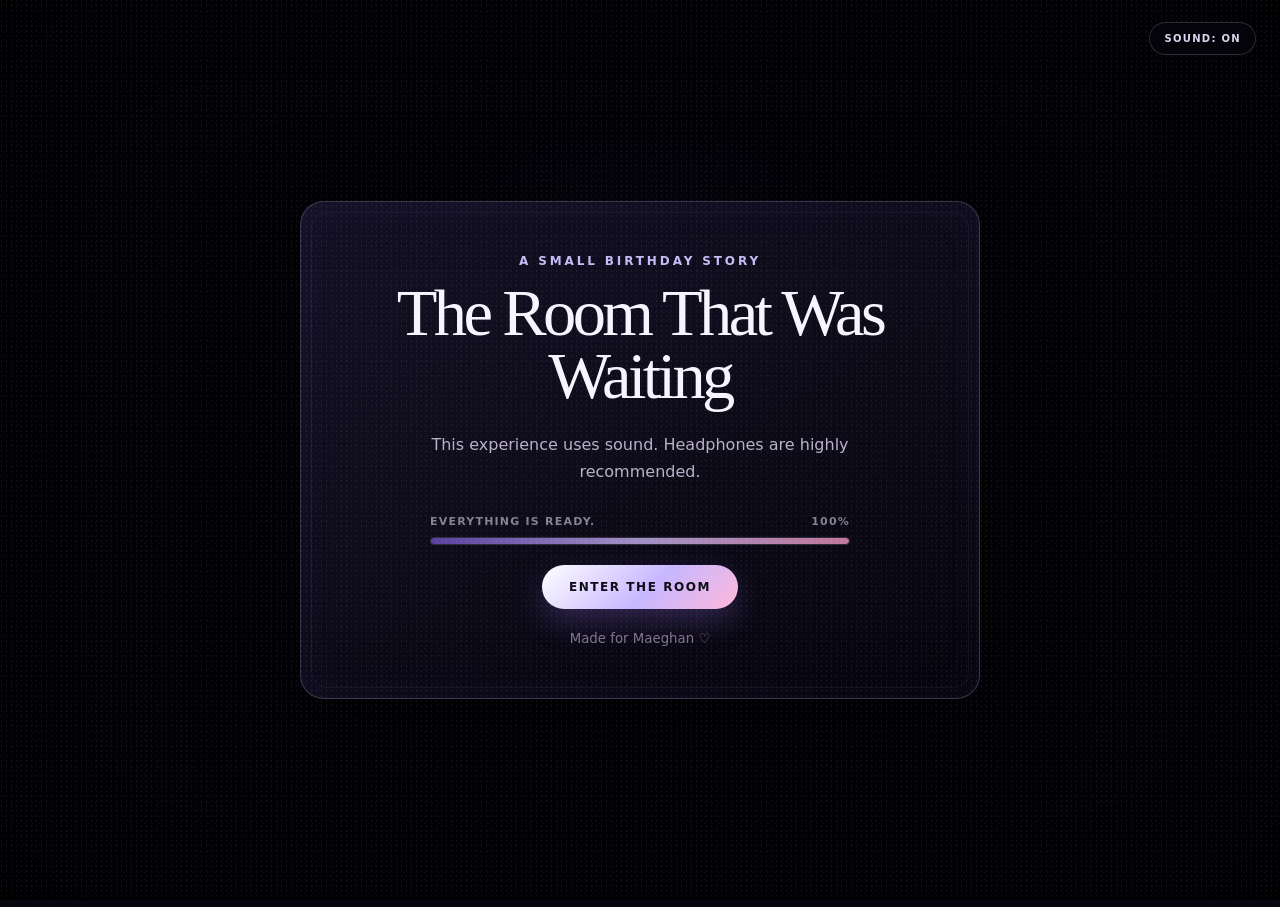
==== commit a9f45f82: "optimize" ====
--- a/index.html
+++ b/index.html
@@ -6,7 +6,28 @@
   <meta name="theme-color" content="#090713" />
   <link rel="icon" type="image/svg+xml" href="assets/images/cake.svg" />
   <title>The Room That Was Waiting for Maeghan</title>
-  <link rel="stylesheet" href="style/main.css?v=credits-2" />
+
+  <!-- Gambar kamar mulai diunduh sebelum game.js selesai dibaca -->
+  <link
+    rel="preload"
+    href="assets/images/bedroom1.webp"
+    as="image"
+    fetchpriority="high"
+  />
+
+  <link
+    rel="preload"
+    href="assets/images/bedroom2.webp"
+    as="image"
+  />
+
+  <link
+    rel="preload"
+    href="assets/images/hallway-haunted.webp"
+    as="image"
+  />
+
+  <link rel="stylesheet" href="style/main.css?v=preloader-1" />
 </head>
 <body>
   <noscript>This birthday game needs JavaScript enabled.</noscript>
@@ -30,7 +51,25 @@
           <p class="eyebrow">A small birthday story</p>
           <h1>The Room That Was Waiting</h1>
           <p>This experience uses sound. Headphones are highly recommended.</p>
-          <button id="startGame" class="primary-button" type="button">ENTER THE ROOM</button>
+          <div id="assetLoader" class="asset-loader">
+            <div class="asset-loader-info">
+              <span id="assetLoadingText">Preparing the room...</span>
+              <strong id="assetLoadingPercent">0%</strong>
+            </div>
+
+            <div class="asset-loading-track">
+              <div id="assetLoadingBar" class="asset-loading-bar"></div>
+            </div>
+          </div>
+
+          <button
+            id="startGame"
+            class="primary-button"
+            type="button"
+            disabled
+          >
+            LOADING ASSETS...
+          </button>
           <small>Made for Maeghan ♡</small>
         </div>
       </section>
@@ -87,7 +126,7 @@
         >
           <span class="item-glow"></span>
 
-          <!-- Disembunyikan lewat CSS karena sudah ada di bedroom2.png -->
+          <!-- Disembunyikan lewat CSS karena sudah ada di bedroom2.webp -->
           <img
             src="assets/images/doll.svg"
             alt="Doll"
@@ -106,7 +145,7 @@
         >
           <span class="item-glow"></span>
 
-          <!-- Disembunyikan lewat CSS karena sudah ada di bedroom2.png -->
+          <!-- Disembunyikan lewat CSS karena sudah ada di bedroom2.webp -->
           <img
             src="assets/images/envelope.svg"
             alt="Envelope"
@@ -125,7 +164,7 @@
         >
           <span class="item-glow"></span>
 
-          <!-- Disembunyikan lewat CSS karena sudah ada di bedroom2.png -->
+          <!-- Disembunyikan lewat CSS karena sudah ada di bedroom2.webp -->
           <img
             src="assets/images/cake.svg"
             alt="Birthday cake"
@@ -168,13 +207,13 @@
       </section>
 
       <section id="sceneChase" class="scene scene-chase">
-        <div id="chaseTimer" class="chase-timer hidden" aria-live="polite">
+        <div id="chaseTimer" class="chase-timer hidden" hidden aria-hidden="true">
           <span>TIME LEFT</span>
           <strong id="chaseTimerValue">00:15</strong>
         </div>
 
         <div id="ghostReveal" class="ghost-reveal" aria-hidden="true">
-          <img id="ghostImage" src="assets/images/ghost-woman.png" alt="A ghost woman behind you" />
+          <img id="ghostImage" src="assets/images/ghost-woman.webp" alt="A ghost woman behind you" />
         </div>
 
         <button id="lookBackButton" class="danger-button look-back hidden" type="button">LOOK BACK</button>
@@ -205,8 +244,8 @@
       </section>
 
       <section id="sceneFinal" class="scene scene-final">
-        <img class="flag flag-left" src="assets/images/balloon-left.png" alt="" />
-        <img class="flag flag-right" src="assets/images/balloon-right.png" alt="" />
+        <img class="flag flag-left" src="assets/images/balloon-left.webp" alt="" />
+        <img class="flag flag-right" src="assets/images/balloon-right.webp" alt="" />
         <div id="confettiLayer" class="confetti-layer" aria-hidden="true"></div>
         <div class="celebration-light" aria-hidden="true"></div>
 
@@ -282,16 +321,69 @@
     </div>
   </div>
 
-  <audio id="switchAudio" preload="auto" src="assets/audio/switch.mp3"></audio>
-  <audio id="doorAudio" preload="auto" src="assets/audio/door.mp3"></audio>
-  <audio id="hauntedAudio" preload="auto" loop src="assets/audio/haunted-bgm.mp3"></audio>
-  <audio id="blastAudio" preload="auto" src="assets/audio/blast.mp3"></audio>
-  <audio id="hummingAudio" preload="auto" loop src="assets/audio/humming.mp3"></audio>
-  <audio id="footstepsAudio" preload="auto" loop src="assets/audio/footsteps.mp3"></audio>
-  <audio id="aboutYouAudio" preload="auto" loop src="assets/audio/about-you.mp3"></audio>
-  <audio id="radioAudio" preload="auto" loop src="assets/audio/broken-radio.mp3"></audio>
-  <audio id="jumpscareAudio" preload="auto" src="assets/audio/jumpscare.mp3"></audio>
-
-  <script src="script/game.js?v=final-ending-1"></script>
+  <!--
+    Pakai data-src supaya browser tidak mengunduh audio sendiri secara acak.
+    Preloader di game.js yang mengatur semuanya secara terkontrol.
+  -->
+  <audio
+    id="switchAudio"
+    preload="none"
+    data-src="assets/audio/switch.mp3"
+  ></audio>
+
+  <audio
+    id="doorAudio"
+    preload="none"
+    data-src="assets/audio/door.mp3"
+  ></audio>
+
+  <audio
+    id="hauntedAudio"
+    preload="none"
+    loop
+    data-src="assets/audio/haunted-bgm.mp3"
+  ></audio>
+
+  <audio
+    id="blastAudio"
+    preload="none"
+    data-src="assets/audio/blast.mp3"
+  ></audio>
+
+  <audio
+    id="hummingAudio"
+    preload="none"
+    loop
+    data-src="assets/audio/humming.mp3"
+  ></audio>
+
+  <audio
+    id="footstepsAudio"
+    preload="none"
+    loop
+    data-src="assets/audio/footsteps.mp3"
+  ></audio>
+
+  <audio
+    id="aboutYouAudio"
+    preload="none"
+    loop
+    data-src="assets/audio/about-you.mp3"
+  ></audio>
+
+  <audio
+    id="radioAudio"
+    preload="none"
+    loop
+    data-src="assets/audio/broken-radio.mp3"
+  ></audio>
+
+  <audio
+    id="jumpscareAudio"
+    preload="none"
+    data-src="assets/audio/jumpscare.mp3"
+  ></audio>
+
+  <script src="script/game.js?v=preloader-1"></script>
 </body>
 </html>
--- a/style/main.css
+++ b/style/main.css
@@ -334,7 +334,7 @@
 .scene-bedroom {
   background:
     #17113c
-    url("../assets/images/bedroom1.png")
+    url("../assets/images/bedroom1.webp")
     center center / cover no-repeat;
 }
 
@@ -342,7 +342,7 @@
 .scene-gift-room {
   background:
     #17113c
-    url("../assets/images/bedroom2.png")
+    url("../assets/images/bedroom2.webp")
     center center / cover no-repeat;
 }
 
@@ -439,7 +439,7 @@
 }
 
 .scene-haunted {
-  background: #071020 url("../assets/images/hallway-haunted.png") center center / cover no-repeat;
+  background: #071020 url("../assets/images/hallway-haunted.webp") center center / cover no-repeat;
 }
 
 .scene-haunted::before {
@@ -803,7 +803,7 @@
 .scene-chase {
   background:
     linear-gradient(rgba(3, 5, 12, .08), rgba(2, 3, 9, .2)),
-    url("../assets/images/no-ghost-hallway.png") center / cover no-repeat,
+    url("../assets/images/no-ghost-hallway.webp") center / cover no-repeat,
     #060711;
 }
 
@@ -820,14 +820,14 @@
 .scene-chase::before {
   background:
     linear-gradient(rgba(3, 5, 12, .08), rgba(2, 3, 9, .2)),
-    url("../assets/images/final-door-hallway.png") center / cover no-repeat;
+    url("../assets/images/final-door-hallway.webp") center / cover no-repeat;
   transition: opacity .48s ease;
 }
 
 .scene-chase::after {
   background:
     linear-gradient(rgba(3, 5, 12, .1), rgba(2, 3, 9, .24)),
-    url("../assets/images/lookback-hallway.png") center / cover no-repeat;
+    url("../assets/images/lookback-hallway.webp") center / cover no-repeat;
   transition: opacity .28s ease;
 }
 
@@ -1158,7 +1158,7 @@
   place-items: center;
   background:
     linear-gradient(rgba(24, 10, 34, .18), rgba(11, 6, 20, .32)),
-    url("../assets/images/final-room.png") center / cover no-repeat,
+    url("../assets/images/final-room.webp") center / cover no-repeat,
     #120a1c;
 }
 
@@ -1442,7 +1442,7 @@
 }
 
 .scene-final.is-ended .final-credits {
-  animation: finalCreditsOut .8s 15s ease forwards;
+  animation: finalCreditsOut .8s 100s ease forwards;
 }
 
 @keyframes finalTitleIn {
@@ -1626,6 +1626,84 @@
   cursor: pointer;
 }
 
+/* =========================================================
+   ASSET PRELOADER
+   ========================================================= */
+
+.asset-loader {
+  width: min(420px, 90%);
+  margin: 25px auto 20px;
+  transition:
+    opacity 0.4s ease,
+    transform 0.4s ease;
+}
+
+.asset-loader-info {
+  display: flex;
+  align-items: center;
+  justify-content: space-between;
+  gap: 15px;
+
+  margin-bottom: 9px;
+
+  color: rgba(235, 228, 255, 0.72);
+  font-size: 11px;
+  font-weight: 800;
+  letter-spacing: 0.11em;
+  text-transform: uppercase;
+}
+
+.asset-loading-track {
+  position: relative;
+
+  width: 100%;
+  height: 8px;
+
+  overflow: hidden;
+
+  border: 1px solid rgba(213, 197, 255, 0.18);
+  border-radius: 999px;
+
+  background: rgba(255, 255, 255, 0.06);
+}
+
+.asset-loading-bar {
+  width: 0%;
+  height: 100%;
+
+  border-radius: inherit;
+
+  background:
+    linear-gradient(
+      90deg,
+      #7353ce,
+      #d2bfff,
+      #ff9dc9
+    );
+
+  box-shadow:
+    0 0 15px rgba(194, 164, 255, 0.65);
+
+  transition: width 0.25s ease;
+}
+
+.asset-loader.is-ready {
+  opacity: 0.75;
+}
+
+.asset-loader.is-ready .asset-loading-bar {
+  box-shadow:
+    0 0 18px rgba(174, 255, 198, 0.65);
+}
+
+.primary-button:disabled {
+  opacity: 0.45;
+  cursor: wait;
+  pointer-events: none;
+  filter: grayscale(0.4);
+  animation: none;
+}
+
 @media (max-height: 720px) {
   .dialogue-box { bottom: 18px; min-height: 92px; padding-top: 17px; padding-bottom: 18px; }
   .speaker { top: 16px; }
